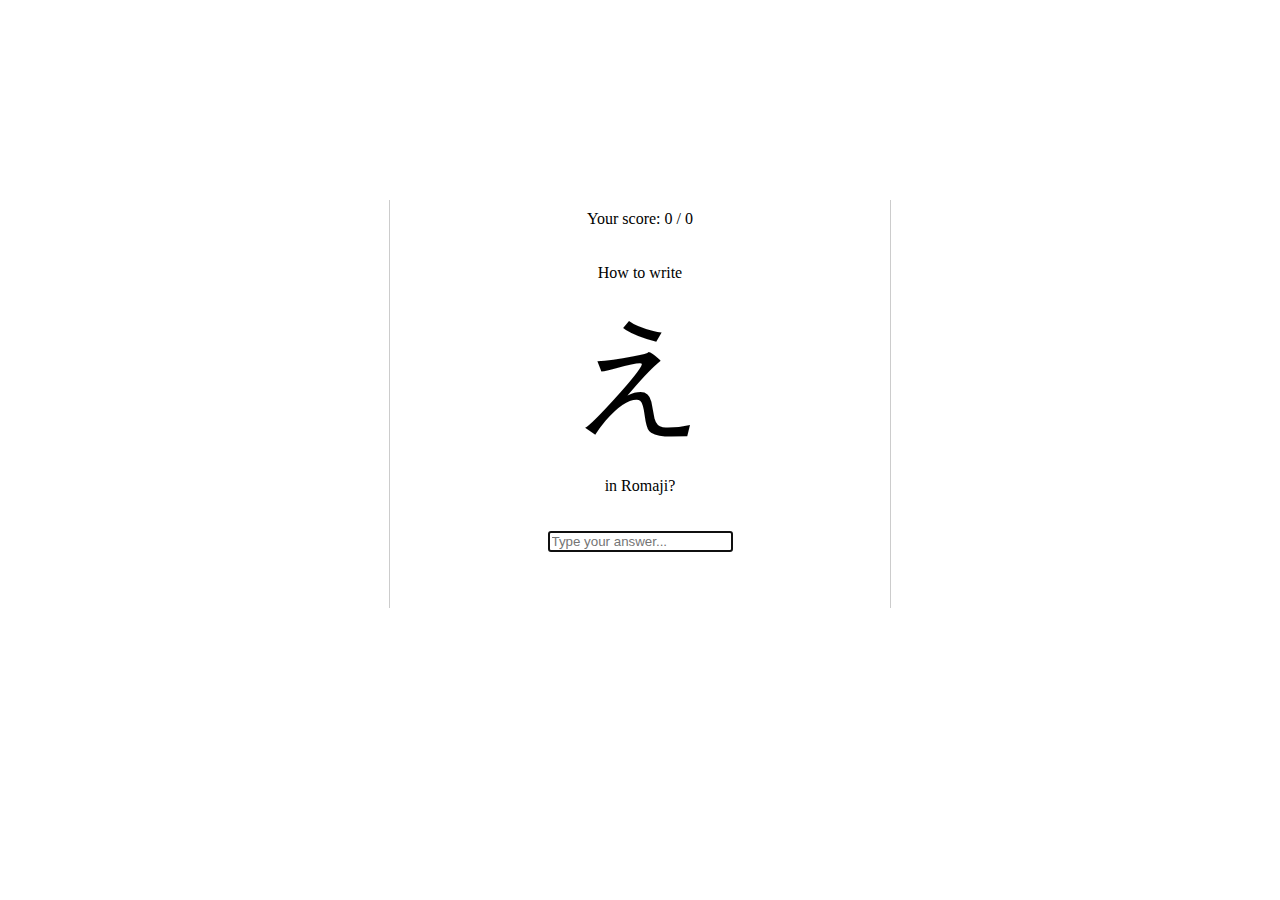
==== index.html @ dd06466b "Some convenient renames." ====
<!DOCTYPE html>
<html>
<head>
    <meta charset="utf-8" />
    <title>Hiragana practice</title>
    <script src="jquery-2.1.4.min.js"></script>
    <script src="hiragana.js"></script>
    <link rel="stylesheet" href="main.css" />
</head>
<body>
    <div id="main">
        <p>Your score: <span id="qscore">0 / 0</span></p>

        <p>How to write</p>
        <p id="qchar">Please enable scripts</p>
        <p>in Romaji?</p>

        <p>
            <input type="text" id="qanswer" placeholder="Type your answer..." />
            <input type="button" id="qcontinue" value="Continue" />
        </p>
        <div style="height: 30px;">
            <p id="qfeedback">
                This website requires modern browser to work properly.
            </p>
        </div>
    </div>
</body>
</html>
---- main.css ----
html, body {
    margin: 0;
    padding: 0;
}

p {
    padding: 2%;
}

#main {
    width: 500px;
    margin: 0 auto;
    margin-top: 200px;
    text-align: center;
    border-width: 0 1px 0 1px;
    border-style: solid;
    border-color: #CCC;
}

#qchar {
    margin-top: -30px;
    margin-bottom: -20px;
    font-size: 800%;
}

#qfeedback {
    display: none;
}

#qcontinue {
    display: none;
}
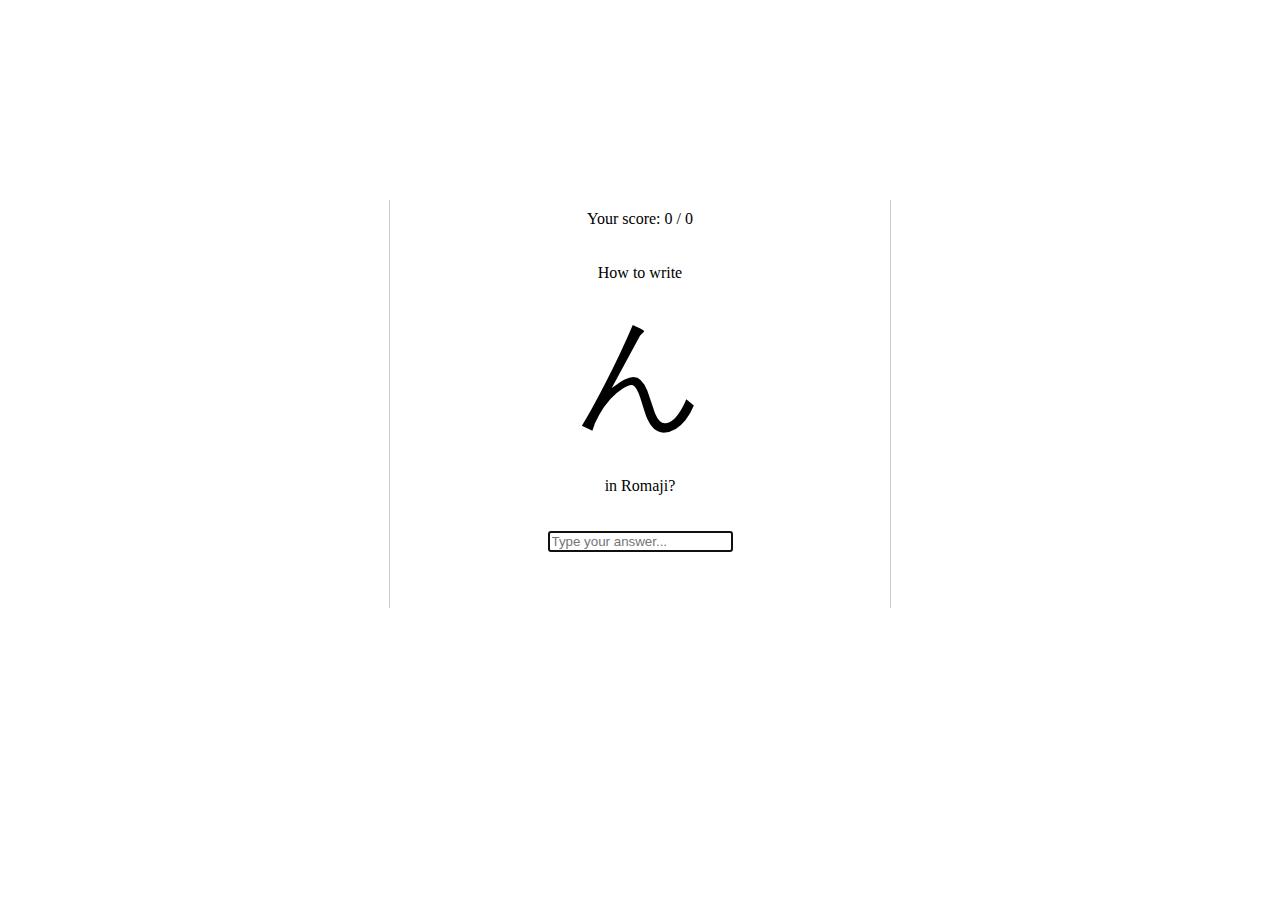
==== commit b260e2cd: "Few bugfixes." ====
--- a/index.html
+++ b/index.html
@@ -5,7 +5,7 @@
     <title>Hiragana practice</title>
     <script src="jquery-2.1.4.min.js"></script>
     <script src="hiragana.js"></script>
-    <link rel="stylesheet" href="main.css" />
+    <link rel="stylesheet" href="hiragana.css" />
 </head>
 <body>
     <div id="main">
--- a/hiragana.css
+++ b/hiragana.css
@@ -0,0 +1,32 @@
+html, body {
+    margin: 0;
+    padding: 0;
+}
+
+p {
+    padding: 2%;
+}
+
+#main {
+    width: 500px;
+    margin: 0 auto;
+    margin-top: 200px;
+    text-align: center;
+    border-width: 0 1px 0 1px;
+    border-style: solid;
+    border-color: #CCC;
+}
+
+#qchar {
+    margin-top: -30px;
+    margin-bottom: -20px;
+    font-size: 800%;
+}
+
+#qfeedback {
+    display: none;
+}
+
+#qcontinue {
+    display: none;
+}
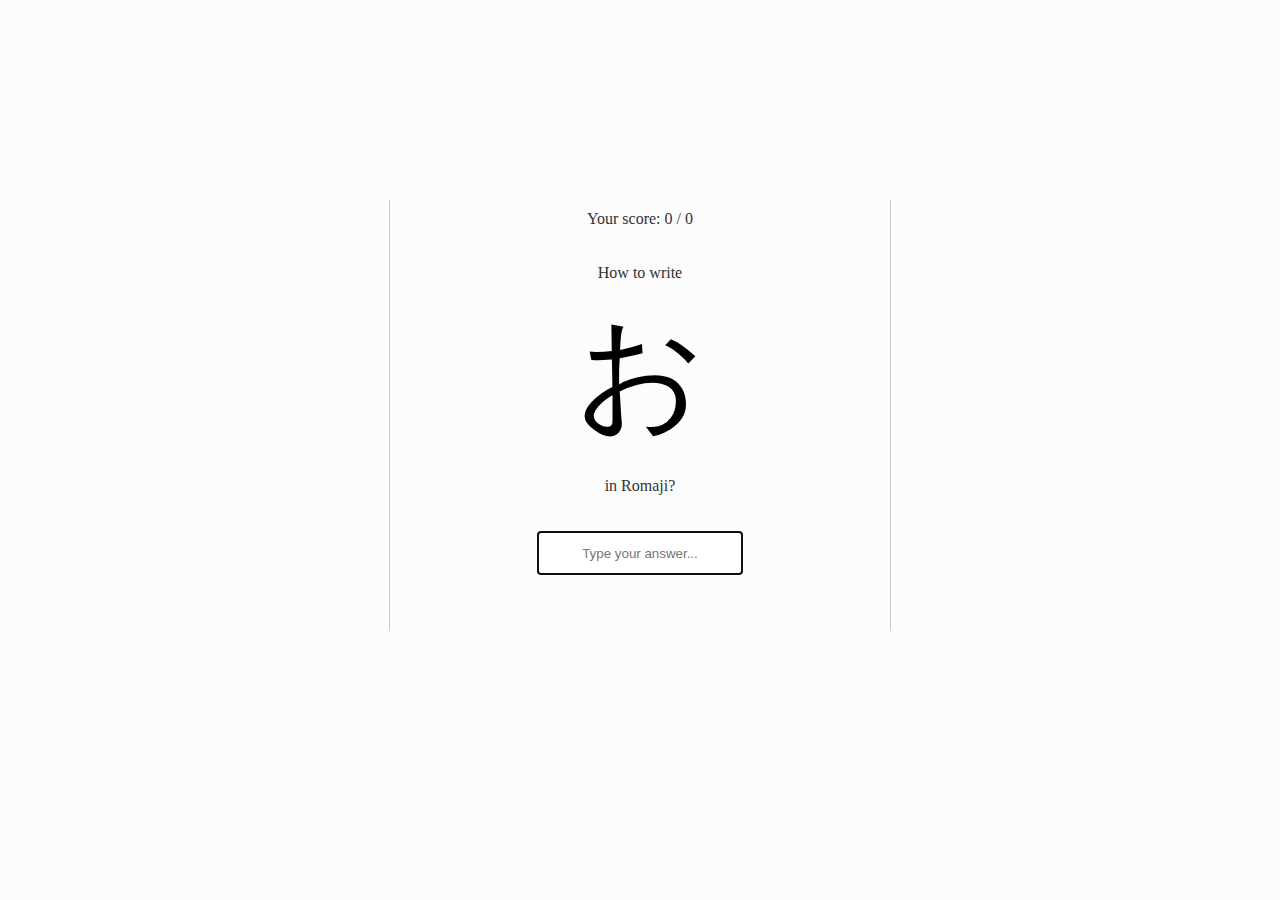
==== commit d71d8591: "Few visual and feedback tweaks." ====
--- a/index.html
+++ b/index.html
@@ -16,7 +16,8 @@
         <p>in Romaji?</p>
 
         <p>
-            <input type="text" id="qanswer" placeholder="Type your answer..." />
+            <input type="text" id="qanswer" class="qanswer"
+                placeholder="Type your answer..." />
             <input type="button" id="qcontinue" value="Continue" />
         </p>
         <div style="height: 30px;">
--- a/hiragana.css
+++ b/hiragana.css
@@ -1,6 +1,8 @@
 html, body {
     margin: 0;
     padding: 0;
+    background-color: #FCFCFC;
+    color: #333;
 }
 
 p {
@@ -17,10 +19,36 @@
     border-color: #CCC;
 }
 
+.qanswer, .qbanswer, .qganswer {
+    border-width: 1px;
+    border-style: solid;
+    width: 200px;
+    height: 40px;
+    text-align: center;
+    background-color: #FFF;
+}
+
+.qanswer {
+    border-color: #CCC;
+}
+
+.qanswer:focus {
+    border-color: #49A9DB;
+}
+
+.qbanswer {
+    border-color: red;
+}
+
+.qganswer {
+    border-color: #0fcf58;
+}
+
 #qchar {
     margin-top: -30px;
     margin-bottom: -20px;
     font-size: 800%;
+    color: #000;
 }
 
 #qfeedback {
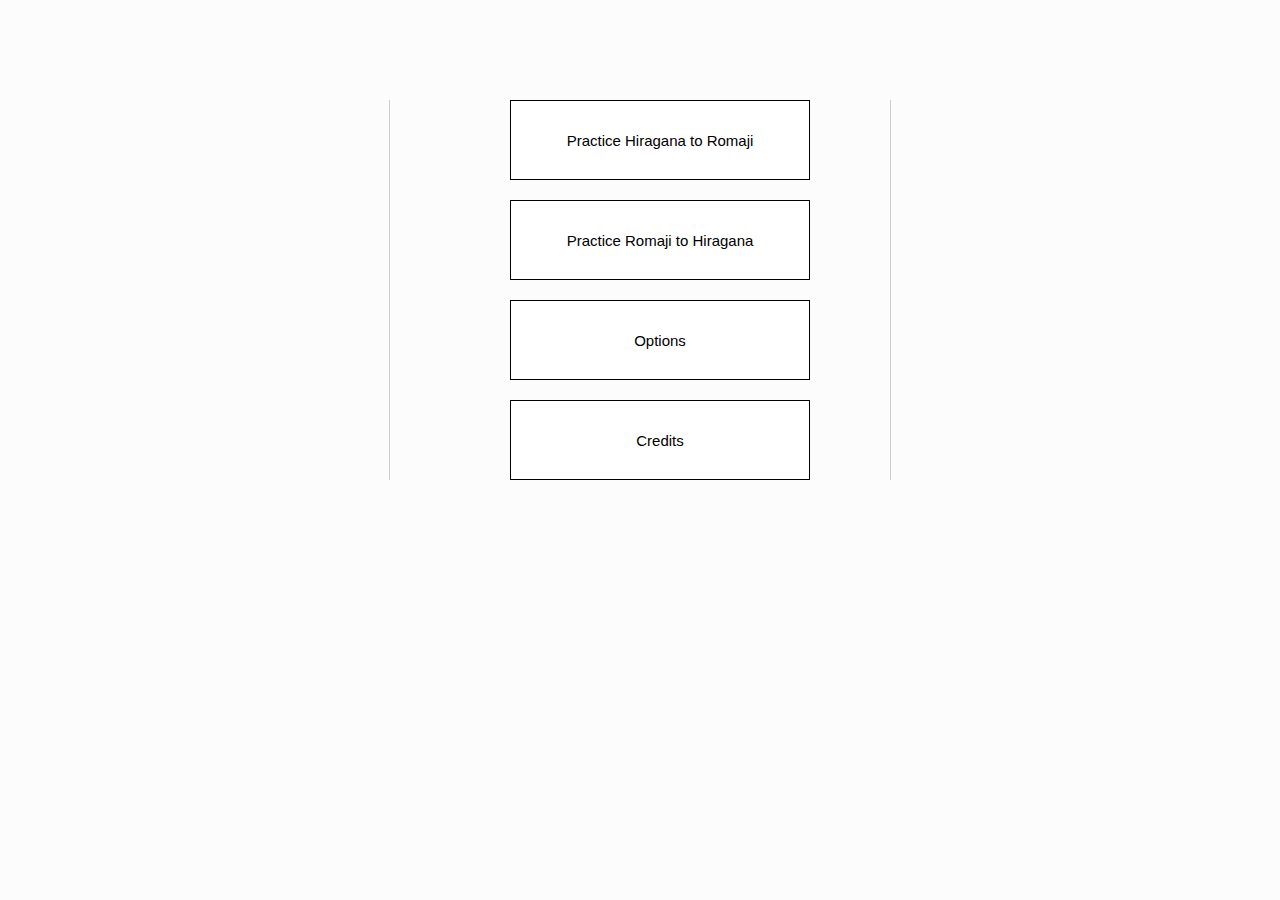
==== commit 4a2a44bc: "Slight refactor of visuals, added more Hiragana characters, introduced basic main menu." ====
--- a/index.html
+++ b/index.html
@@ -8,7 +8,25 @@
     <link rel="stylesheet" href="hiragana.css" />
 </head>
 <body>
-    <div id="main">
+    <div class="main-menu" id="main-menu">
+        <ul>
+            <li>
+                <input type="button" value="Practice Hiragana to Romaji" />
+            </li>
+            <li>
+                <input type="button" value="Practice Romaji to Hiragana" />
+            </li>
+            <li>
+                <input type="button" value="Options" />
+            </li>
+            <li>
+                <input type="button" value="Credits" />
+            </li>
+        </ul>
+
+    </div>
+
+    <div class="hiragana-to-romaji" id="hiragana-to-romaji">
         <p>Your score: <span id="qscore">0 / 0</span></p>
 
         <p>How to write</p>
--- a/hiragana.css
+++ b/hiragana.css
@@ -1,29 +1,45 @@
+@import url(https://fonts.googleapis.com/css?family=Open+Sans:300);
+
 html, body {
     margin: 0;
     padding: 0;
     background-color: #FCFCFC;
     color: #333;
+    font-family: 'Open Sans', sans-serif;
 }
 
-p {
-    padding: 2%;
+ul {
+    list-style-type: none;
 }
 
-#main {
-    width: 500px;
-    margin: 0 auto;
-    margin-top: 200px;
-    text-align: center;
-    border-width: 0 1px 0 1px;
-    border-style: solid;
-    border-color: #CCC;
+li {
+    margin-bottom: 20px;
 }
 
-.qanswer, .qbanswer, .qganswer {
+li:last-of-type {
+    margin-bottom: 0;
+}
+
+input[type=button] {
     border-width: 1px;
     border-style: solid;
-    width: 200px;
-    height: 40px;
+    font-size: 15px;
+    text-align: center;
+    background-color: #FFF;
+    width: 300px;
+    height: 80px;
+}
+
+input[type=button]:hover, input[type=button]:focus {
+    border-color: #49A9DB;
+}
+
+input[type=text] {
+    border-width: 1px;
+    border-style: solid;
+    font-size: 20px;
+    width: 300px;
+    height: 80px;
     text-align: center;
     background-color: #FFF;
 }
@@ -44,6 +60,31 @@
     border-color: #0fcf58;
 }
 
+p {
+    padding: 2%;
+}
+
+.main-menu {
+    width: 500px;
+    margin: 0 auto;
+    margin-top: 100px;
+    text-align: center;
+    border-width: 0 1px 0 1px;
+    border-style: solid;
+    border-color: #CCC;
+}
+
+.hiragana-to-romaji {
+    display: none;
+    width: 500px;
+    margin: 0 auto;
+    margin-top: 100px;
+    text-align: center;
+    border-width: 0 1px 0 1px;
+    border-style: solid;
+    border-color: #CCC;
+}
+
 #qchar {
     margin-top: -30px;
     margin-bottom: -20px;
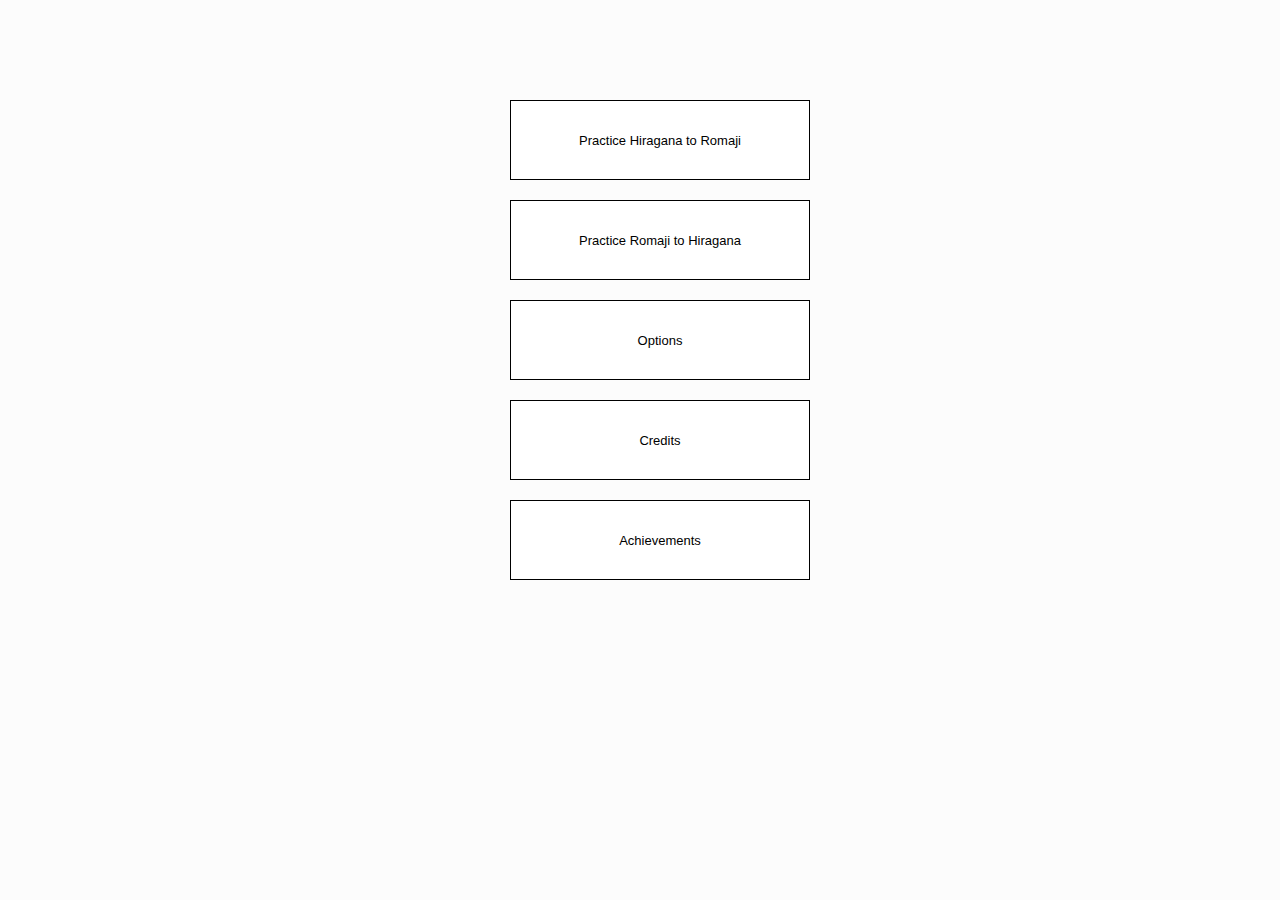
==== commit 90766ef6: "Bundled font-awesome, lots of visual tweaks and code refactor, started work on utilizing the browser" ====
--- a/index.html
+++ b/index.html
@@ -5,29 +5,46 @@
     <title>Hiragana practice</title>
     <script src="jquery-2.1.4.min.js"></script>
     <script src="hiragana.js"></script>
+    <link rel="stylesheet"
+        href="https://fonts.googleapis.com/css?family=Open+Sans" />
+    <link rel="stylesheet" href="font-awesome/css/font-awesome.min.css" />
     <link rel="stylesheet" href="hiragana.css" />
 </head>
 <body>
-    <div class="main-menu" id="main-menu">
+    <div class="page" id="main-menu">
         <ul>
-            <li>
+            <li id="romaji-btn">
                 <input type="button" value="Practice Hiragana to Romaji" />
             </li>
-            <li>
+            <li id="hiragana-btn">
                 <input type="button" value="Practice Romaji to Hiragana" />
             </li>
-            <li>
+            <li id="options-btn">
                 <input type="button" value="Options" />
             </li>
-            <li>
+            <li id="credits-btn">
                 <input type="button" value="Credits" />
             </li>
+            <li id="achieve-btn">
+                <input type="button" value="Achievements" />
+            </li>
         </ul>
-
     </div>
 
-    <div class="hiragana-to-romaji" id="hiragana-to-romaji">
-        <p>Your score: <span id="qscore">0 / 0</span></p>
+    <div class="page options" id="options">
+        <div class="msgbox-warning">Browser storage is not supported. Options will not work.</div>
+        <p>
+            <input type="checkbox" /> Store offline data
+        </p>
+        <p>
+            <input type="button" value="Back to main menu" />
+        </p>
+
+        <p>Version: <span>n/a</span></p>
+    </div>
+
+    <div class="page" id="romaji">
+        <p>Your score: <span id="qscore">0 | 0</span></p>
 
         <p>How to write</p>
         <p id="qchar">Please enable scripts</p>
@@ -38,11 +55,6 @@
                 placeholder="Type your answer..." />
             <input type="button" id="qcontinue" value="Continue" />
         </p>
-        <div style="height: 30px;">
-            <p id="qfeedback">
-                This website requires modern browser to work properly.
-            </p>
-        </div>
     </div>
 </body>
 </html>
--- a/hiragana.css
+++ b/hiragana.css
@@ -1,11 +1,14 @@
-@import url(https://fonts.googleapis.com/css?family=Open+Sans:300);
-
 html, body {
     margin: 0;
     padding: 0;
     background-color: #FCFCFC;
     color: #333;
+    font-size: 13px;
     font-family: 'Open Sans', sans-serif;
+}
+
+p {
+    padding: 2%;
 }
 
 ul {
@@ -23,7 +26,7 @@
 input[type=button] {
     border-width: 1px;
     border-style: solid;
-    font-size: 15px;
+    font-size: 13px;
     text-align: center;
     background-color: #FFF;
     width: 300px;
@@ -34,10 +37,13 @@
     border-color: #49A9DB;
 }
 
+input[type=button]::-moz-focus-inner {
+    border: 0;
+}
+
 input[type=text] {
     border-width: 1px;
     border-style: solid;
-    font-size: 20px;
     width: 300px;
     height: 80px;
     text-align: center;
@@ -60,35 +66,27 @@
     border-color: #0fcf58;
 }
 
-p {
-    padding: 2%;
-}
-
-.main-menu {
-    width: 500px;
-    margin: 0 auto;
-    margin-top: 100px;
-    text-align: center;
-    border-width: 0 1px 0 1px;
-    border-style: solid;
-    border-color: #CCC;
-}
-
-.hiragana-to-romaji {
+.page {
     display: none;
     width: 500px;
     margin: 0 auto;
     margin-top: 100px;
     text-align: center;
-    border-width: 0 1px 0 1px;
-    border-style: solid;
-    border-color: #CCC;
+}
+
+.options p:last-of-type {
+    font-size: 10px;
+    text-align: right;
+}
+
+.romaji input[type=text] {
+    font-size: 20px;
 }
 
 #qchar {
     margin-top: -30px;
     margin-bottom: -20px;
-    font-size: 800%;
+    font-size: 150px;
     color: #000;
 }
 
